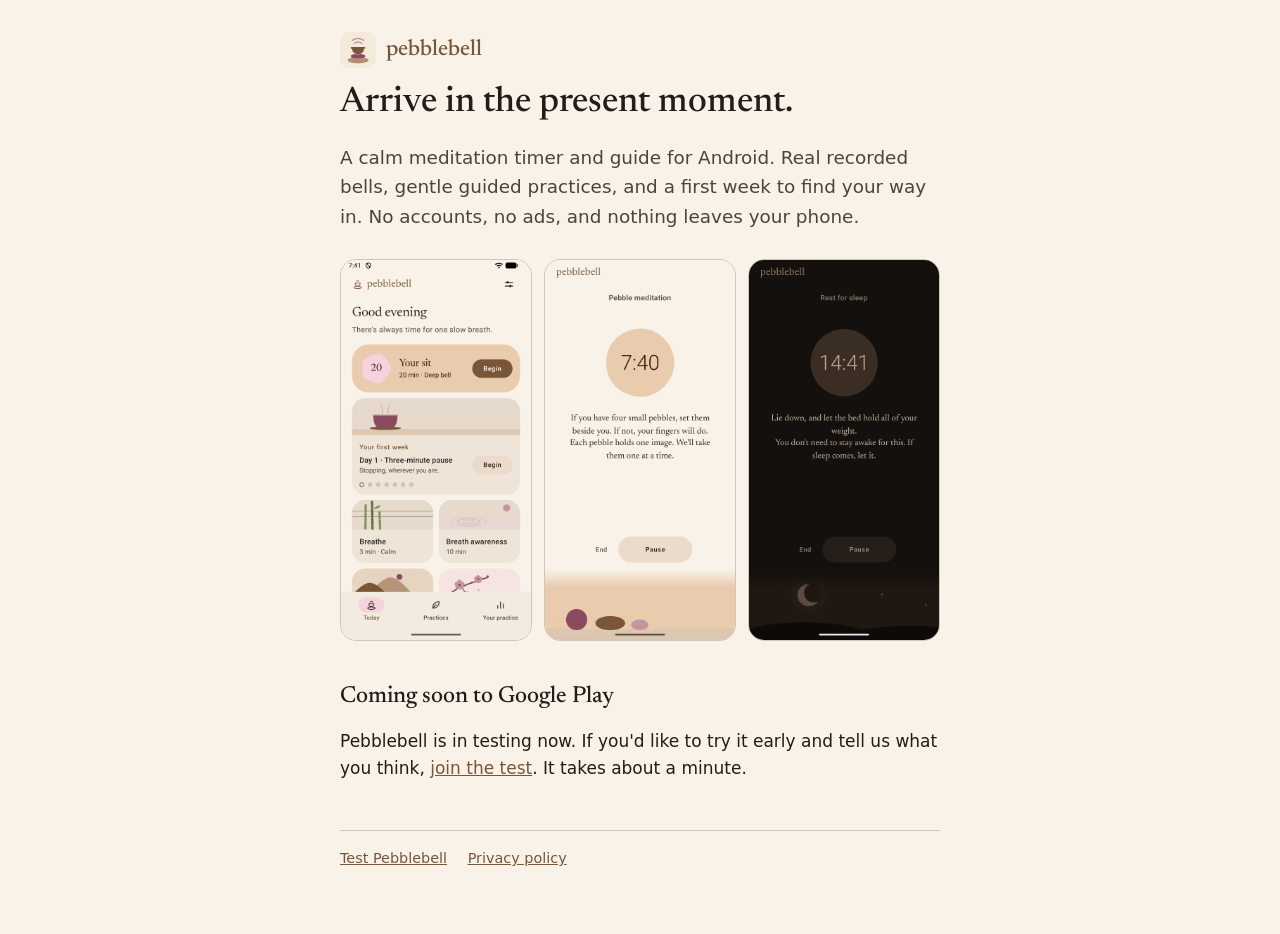
==== index.html @ 28afa71a "Add the home, tester and privacy pages Co-Authored-By: Claude Opus 5.5 <noreply@anthropic.com>" ====
<!doctype html>
<html lang="en">
<head>
  <meta charset="utf-8">
  <meta name="viewport" content="width=device-width, initial-scale=1">
  <title>Pebblebell</title>
  <meta name="description" content="A calm meditation timer and guide for Android. Real bells, gentle guidance, no accounts, nothing leaves your phone.">
  <link rel="icon" href="images/icon.png">
  <link rel="preconnect" href="https://fonts.googleapis.com">
  <link rel="preconnect" href="https://fonts.gstatic.com" crossorigin>
  <link rel="stylesheet" href="https://fonts.googleapis.com/css2?family=Newsreader:opsz,wght@6..72,500&display=swap">
  <link rel="stylesheet" href="style.css">
</head>
<body>
<main>
  <a class="brand" href="./"><img src="images/icon.png" alt=""><span class="wordmark">pebblebell</span></a>

  <h1>Arrive in the present moment.</h1>
  <p class="lead">
    A calm meditation timer and guide for Android. Real recorded bells, gentle guided practices,
    and a first week to find your way in. No accounts, no ads, and nothing leaves your phone.
  </p>

  <div class="shots">
    <img src="images/today.png" alt="The Today screen: your usual sit, the first week, and practice shortcuts">
    <img src="images/practice.png" alt="A guided practice in progress, with a breathing shape and a line of guidance">
    <img src="images/night.png" alt="A night sit, dark and dim">
  </div>

  <h2>Coming soon to Google Play</h2>
  <p>Pebblebell is in testing now. If you'd like to try it early and tell us what you think,
    <a href="test/">join the test</a>. It takes about a minute.</p>

  <footer>
    <a href="test/">Test Pebblebell</a>
    <a href="privacy/">Privacy policy</a>
  </footer>
</main>
</body>
</html>
---- style.css ----
/* Pebblebell's site, in the app's Earth colors. */
:root {
  --bg: #f8f2e8;
  --surface: #eee5d8;
  --surface-low: #f3ebdf;
  --text: #231d17;
  --muted: #4e443a;
  --primary: #7a5638;
  --on-primary: #ffffff;
  --primary-container: #e9cbae;
  --outline: #d3c4b5;
  --accent: #8a4b5e;
}

@media (prefers-color-scheme: dark) {
  :root {
    --bg: #1a1511;
    --surface: #27201a;
    --surface-low: #201a15;
    --text: #ede0d4;
    --muted: #d3c4b5;
    --primary: #e3be9c;
    --on-primary: #432b15;
    --primary-container: #5c3f25;
    --outline: #50453b;
    --accent: #f0b6c7;
  }
}

* { box-sizing: border-box; }

html { -webkit-text-size-adjust: 100%; }

body {
  margin: 0;
  background: var(--bg);
  color: var(--text);
  font: 17px/1.6 system-ui, -apple-system, "Segoe UI", Roboto, sans-serif;
}

main {
  max-width: 640px;
  margin: 0 auto;
  padding: 32px 20px 64px;
}

h1, h2, .wordmark {
  font-family: "Newsreader", Georgia, serif;
  font-weight: 500;
  line-height: 1.2;
}

h1 { font-size: 2.2rem; margin: 0.4em 0 0.3em; }
h2 { font-size: 1.45rem; margin: 1.8em 0 0.4em; }

a { color: var(--primary); }

.brand {
  display: flex;
  align-items: center;
  gap: 10px;
  text-decoration: none;
  color: var(--primary);
}
.brand img { width: 36px; height: 36px; border-radius: 9px; }
.wordmark { font-size: 1.4rem; }

.lead { font-size: 1.15rem; color: var(--muted); }
.muted { color: var(--muted); }

.steps { list-style: none; padding: 0; margin: 24px 0; counter-reset: step; }
.steps li {
  counter-increment: step;
  background: var(--surface);
  border-radius: 20px;
  padding: 20px 20px 20px 68px;
  margin-bottom: 12px;
  position: relative;
}
.steps li::before {
  content: counter(step);
  position: absolute;
  left: 20px;
  top: 20px;
  width: 32px;
  height: 32px;
  border-radius: 50%;
  background: var(--primary-container);
  color: var(--text);
  display: grid;
  place-items: center;
  font-weight: 600;
}
.steps h3 { margin: 0 0 4px; font-size: 1.05rem; }
.steps p { margin: 0 0 12px; color: var(--muted); }
.steps p:last-child { margin-bottom: 0; }

.button {
  display: inline-block;
  background: var(--primary);
  color: var(--on-primary);
  text-decoration: none;
  font-weight: 600;
  padding: 11px 22px;
  border-radius: 999px;
}
.button:focus-visible { outline: 3px solid var(--accent); outline-offset: 2px; }

.note {
  background: var(--surface-low);
  border: 1px solid var(--outline);
  border-radius: 16px;
  padding: 14px 18px;
}

.shots {
  display: flex;
  gap: 12px;
  margin: 28px 0;
}
.shots img {
  flex: 1;
  min-width: 0;
  border-radius: 16px;
  border: 1px solid var(--outline);
}

footer {
  margin-top: 48px;
  padding-top: 16px;
  border-top: 1px solid var(--outline);
  font-size: 0.9rem;
  color: var(--muted);
}
footer a { margin-right: 16px; }
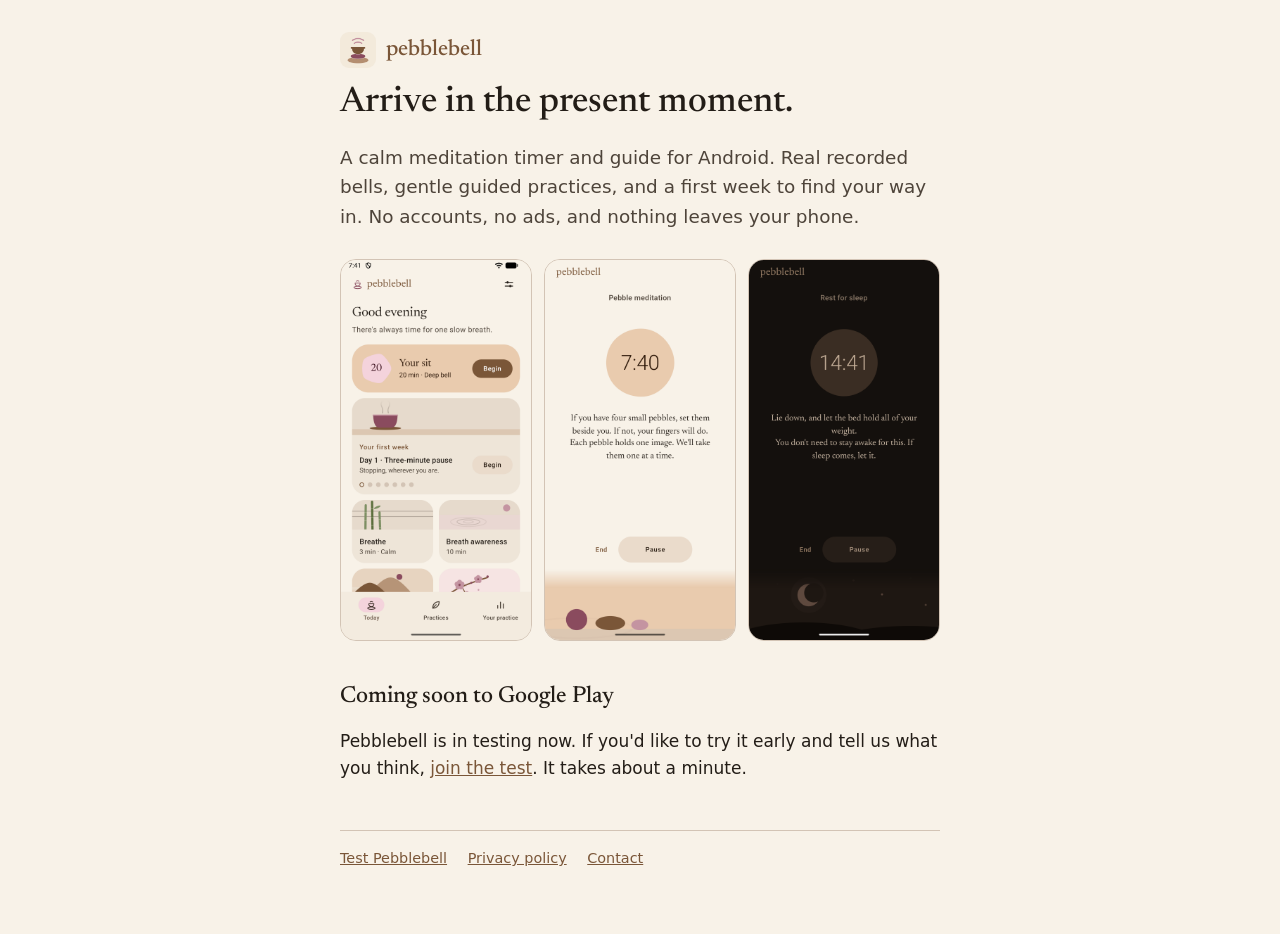
==== commit f0476517: "Add the contact email Co-Authored-By: Claude Opus 5.5 <noreply@anthropic.com>" ====
--- a/index.html
+++ b/index.html
@@ -34,6 +34,7 @@
   <footer>
     <a href="test/">Test Pebblebell</a>
     <a href="privacy/">Privacy policy</a>
+    <a href="mailto:pebblebell26@gmail.com">Contact</a>
   </footer>
 </main>
 </body>
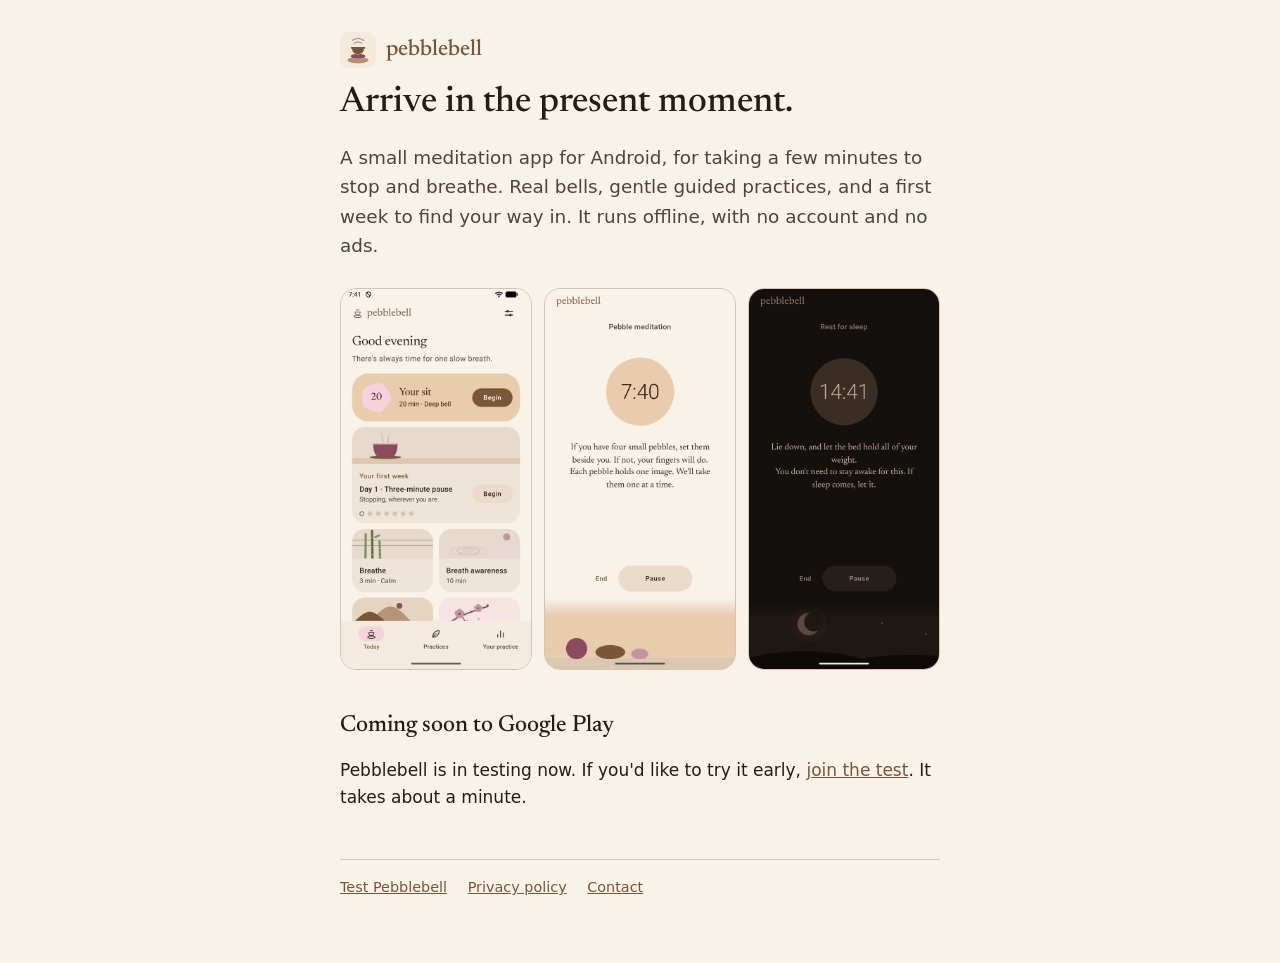
==== commit b64ca638: "Plainer, friendlier wording on the home and tester pages Co-Authored-By: Claude Opus 5.5 <noreply@an" ====
--- a/index.html
+++ b/index.html
@@ -4,7 +4,7 @@
   <meta charset="utf-8">
   <meta name="viewport" content="width=device-width, initial-scale=1">
   <title>Pebblebell</title>
-  <meta name="description" content="A calm meditation timer and guide for Android. Real bells, gentle guidance, no accounts, nothing leaves your phone.">
+  <meta name="description" content="A simple meditation timer for Android, with real bells and gentle guided practices.">
   <link rel="icon" href="images/icon.png">
   <link rel="preconnect" href="https://fonts.googleapis.com">
   <link rel="preconnect" href="https://fonts.gstatic.com" crossorigin>
@@ -17,8 +17,9 @@
 
   <h1>Arrive in the present moment.</h1>
   <p class="lead">
-    A calm meditation timer and guide for Android. Real recorded bells, gentle guided practices,
-    and a first week to find your way in. No accounts, no ads, and nothing leaves your phone.
+    A small meditation app for Android, for taking a few minutes to stop and breathe. Real bells,
+    gentle guided practices, and a first week to find your way in. It runs offline, with no
+    account and no ads.
   </p>
 
   <div class="shots">
@@ -28,7 +29,7 @@
   </div>
 
   <h2>Coming soon to Google Play</h2>
-  <p>Pebblebell is in testing now. If you'd like to try it early and tell us what you think,
+  <p>Pebblebell is in testing now. If you'd like to try it early,
     <a href="test/">join the test</a>. It takes about a minute.</p>
 
   <footer>
